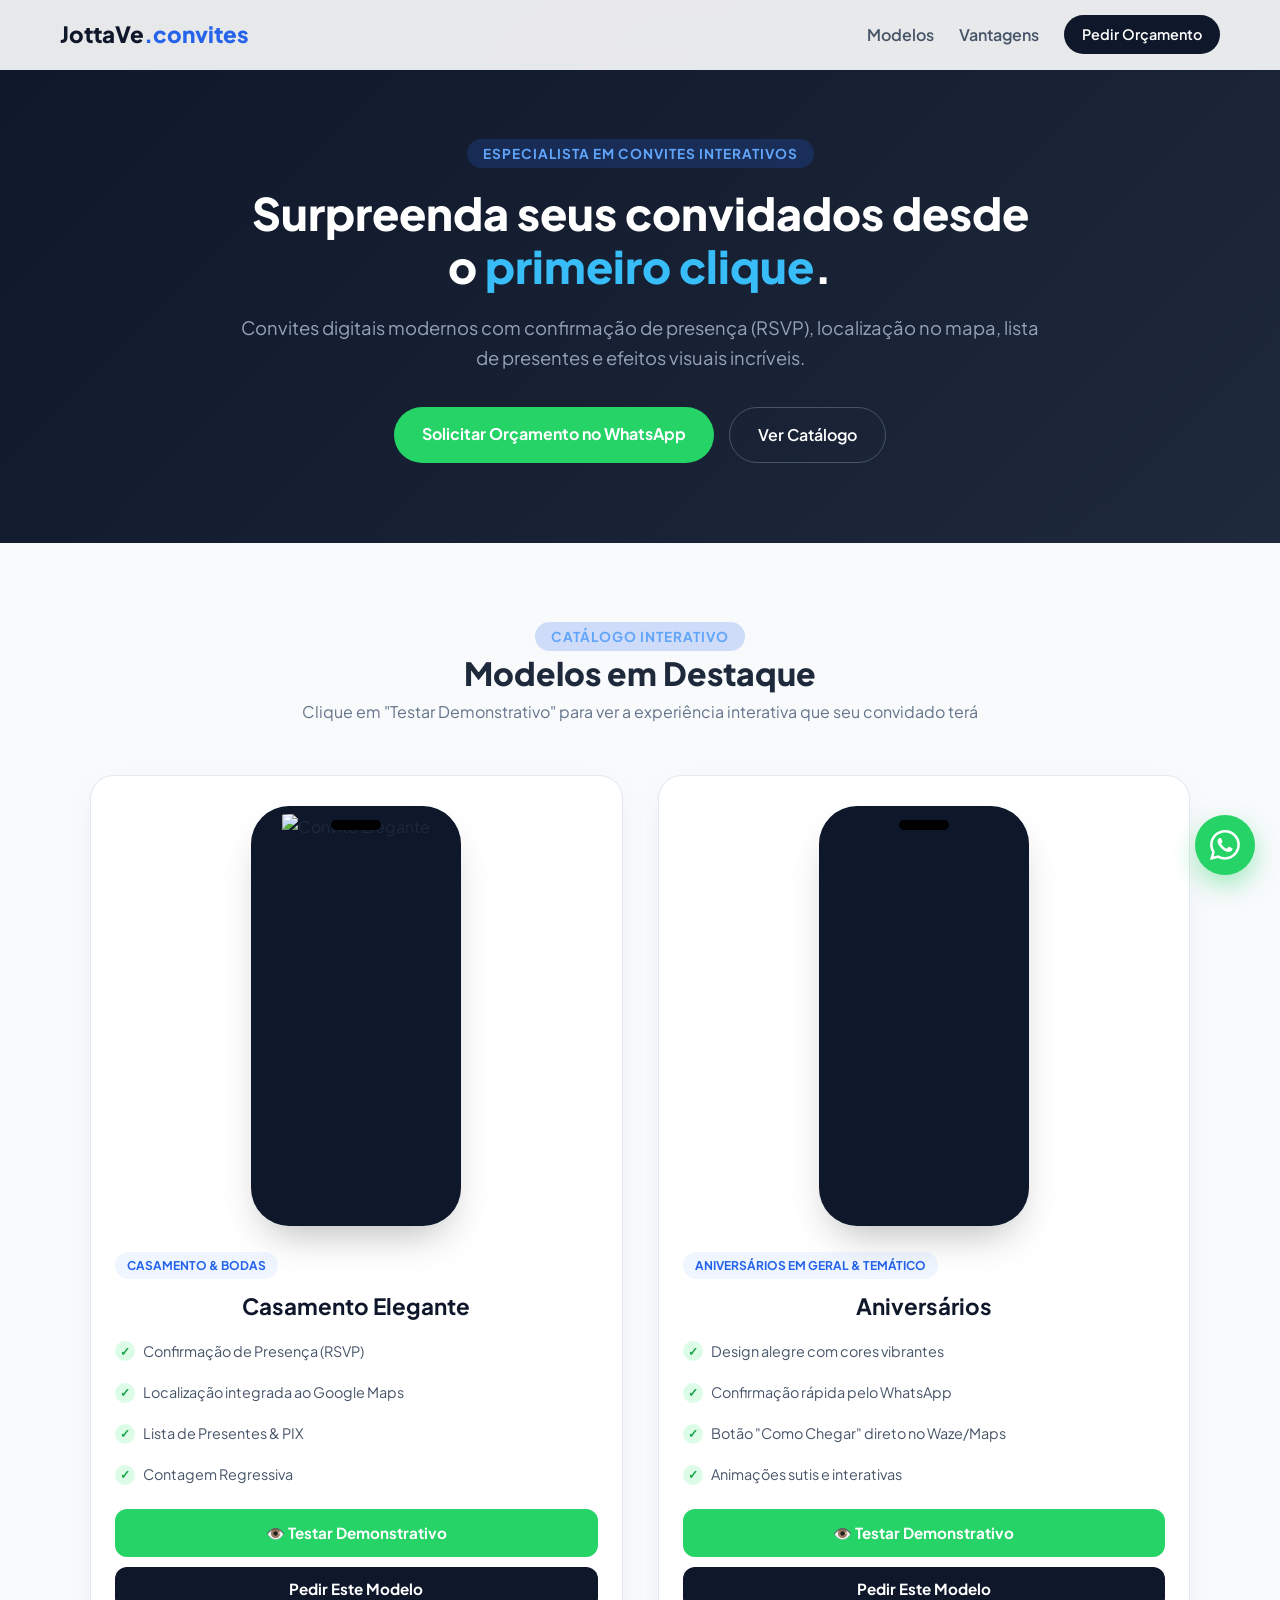
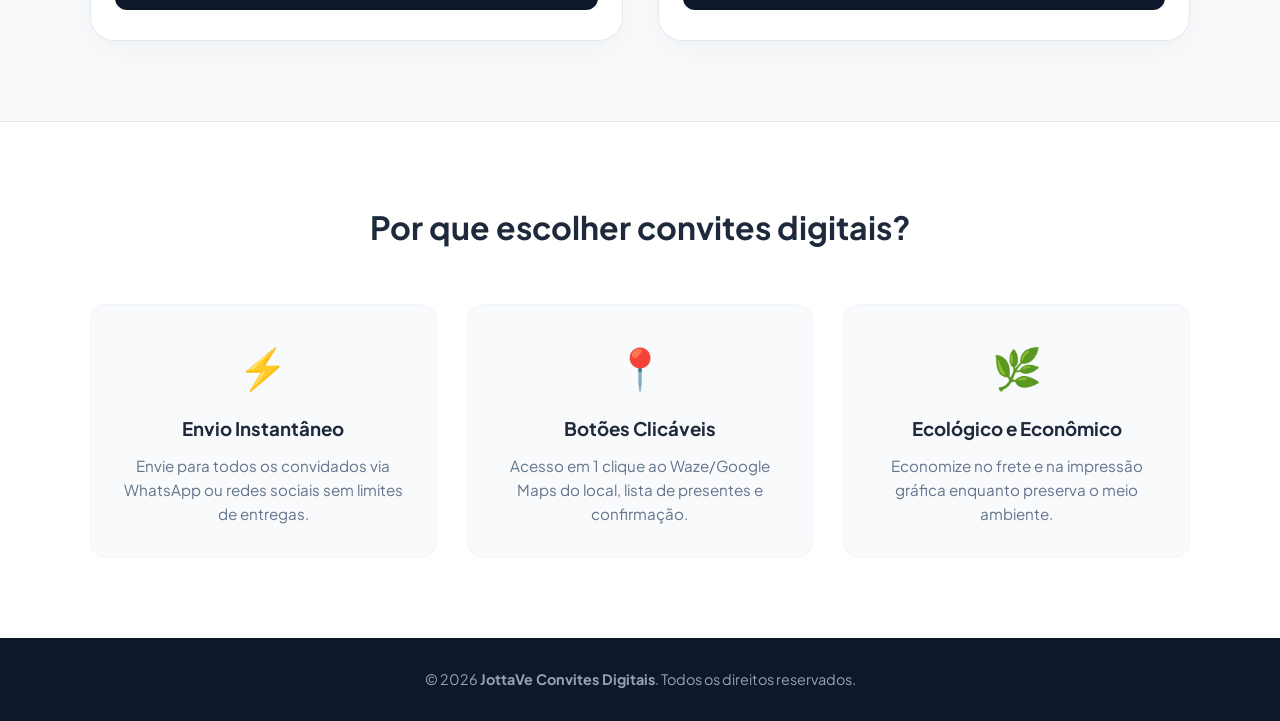
==== index.html @ ca827e57 "Corrige pasta de assets e atualiza HTML e CSS" ====
<!DOCTYPE html>
<html lang="pt-BR">
<head>
  <meta charset="UTF-8">
  <meta name="viewport" content="width=device-width, initial-scale=1.0">
  <title>JottaVe | Convites Digitais Interativos</title>
  <!-- Fonte moderna do Google Fonts -->
  <link rel="preconnect" href="https://fonts.googleapis.com">
  <link rel="preconnect" href="https://fonts.gstatic.com" crossorigin>
  <link href="https://fonts.googleapis.com/css2?family=Plus+Jakarta+Sans:wght@400;600;700;800&display=swap" rel="stylesheet">
  <link rel="stylesheet" href="style.css">
</head>
<body>

  <!-- Navegação Fixa Profissional -->
  <nav class="navbar">
    <div class="nav-container">
      <a href="#" class="logo">JottaVe<span>.convites</span></a>
      <ul class="nav-links">
        <li><a href="#modelos">Modelos</a></li>
        <li><a href="#vantagens">Vantagens</a></li>
      
        <a href="#" class="btn-nav btn-abrir-modal">Pedir Orçamento</a>
      </ul>
    </div>
  </nav>

  <!-- Banner Hero Profissional -->
  <header class="hero">
    <div class="hero-content">
      <span class="badge">Especialista em Convites Interativos</span>
      <h1>Surpreenda seus convidados desde o <span>primeiro clique</span>.</h1>
      <p>Convites digitais modernos com confirmação de presença (RSVP), localização no mapa, lista de presentes e efeitos visuais incríveis.</p>
      <!-- Substitua o botão verde principal por este: -->
<div class="hero-btns">
  <a href="#" class="btn-primary btn-abrir-modal">Solicitar Orçamento no WhatsApp</a>
  <a href="#modelos" class="btn-secondary-outline">Ver Catálogo</a>
</div>
    </div>
  </header>

  <!-- Seção Modelos em Destaque -->
  <section class="portfolio" id="modelos">
    <span class="badge">Catálogo Interativo</span>
    <h2>Modelos em Destaque</h2>
    <p class="subtitle">Clique em "Testar Demonstrativo" para ver a experiência interativa que seu convidado terá</p>

    <div class="grid-convites">
      
      <!-- Card 1: Casamento -->
      <div class="card">
        <div class="phone-mockup">
          <div class="screen">
            <!-- Coloque aqui o nome EXATO do arquivo de imagem presente na sua pasta -->
            <img src="assets/casamento.jpg" alt="Convite Elegante">
          </div>
        </div>
        <div class="card-info">
          <span class="card-category">Casamento & Bodas</span>
          <h3>Casamento Elegante</h3>
          
          <ul class="card-features">
            <li><span class="check">✓</span> Confirmação de Presença (RSVP)</li>
            <li><span class="check">✓</span> Localização integrada ao Google Maps</li>
            <li><span class="check">✓</span> Lista de Presentes & PIX</li>
            <li><span class="check">✓</span> Contagem Regressiva</li>
          </ul>

          <div class="card-actions">
            <a href="https://seu-link-demo-casamento.com" target="_blank" class="btn-card-demo">
              👁️ Testar Demonstrativo
            </a>
            <button class="btn-card-quote btn-abrir-modal">
              Pedir Este Modelo
            </button>
          </div>
        </div>
      </div>

      <!-- Card 2: Aniversário Infantil -->
      <div class="card">
        <div class="phone-mockup">
          <div class="screen">
  <video autoplay loop muted playsinline class="mockup-video">
    <source src="assets/aniversario.mp4" type="video/mp4">
  
  </video>
</div>
        </div>
        <div class="card-info">
          <span class="card-category">Aniversários em geral & Temático</span>
          <h3>Aniversários</h3>
          
          <ul class="card-features">
            <li><span class="check">✓</span> Design alegre com cores vibrantes</li>
            <li><span class="check">✓</span> Confirmação rápida pelo WhatsApp</li>
            <li><span class="check">✓</span> Botão "Como Chegar" direto no Waze/Maps</li>
            <li><span class="check">✓</span> Animações sutis e interativas</li>
          </ul>

          <div class="card-actions">
            <a href="https://seuconvite.github.io/convite-celi-18/" target="_blank" class="btn-card-demo">
              👁️ Testar Demonstrativo
            </a>
            <button class="btn-card-quote btn-abrir-modal">
              Pedir Este Modelo
            </button>
          </div>
        </div>
      </div>

    </div>
  </section>

    </div>
  </section>

  <!-- Seção de Vantagens -->
  <section class="features" id="vantagens">
    <h2>Por que escolher convites digitais?</h2>
    <div class="features-grid">
      <div class="feature-box">
        <div class="icon">⚡</div>
        <h3>Envio Instantâneo</h3>
        <p>Envie para todos os convidados via WhatsApp ou redes sociais sem limites de entregas.</p>
      </div>
      <div class="feature-box">
        <div class="icon">📍</div>
        <h3>Botões Clicáveis</h3>
        <p>Acesso em 1 clique ao Waze/Google Maps do local, lista de presentes e confirmação.</p>
      </div>
      <div class="feature-box">
        <div class="icon">🌿</div>
        <h3>Ecológico e Econômico</h3>
        <p>Economize no frete e na impressão gráfica enquanto preserva o meio ambiente.</p>
      </div>
    </div>
  </section>

  <!-- Rodapé -->
  <footer>
    <p>&copy; 2026 <strong>JottaVe Convites Digitais</strong>. Todos os direitos reservados.</p>
  </footer>

  <script src="script.js"></script>
  <!-- Botão Flutuante do WhatsApp -->
<a href="https://wa.me/5527992497940" class="whatsapp-float" target="_blank" aria-label="Contato via WhatsApp">
  <svg xmlns="http://www.w3.org/2000/svg" width="30" height="30" fill="currentColor" viewBox="0 0 16 16">
    <path d="M13.601 2.326A7.854 7.854 0 0 0 7.994 0C3.627 0 .068 3.558.064 7.926c0 1.399.366 2.76 1.057 3.965L0 16l4.204-1.102a7.933 7.933 0 0 0 3.79.965h.004c4.368 0 7.926-3.558 7.93-7.93A7.898 7.898 0 0 0 13.6 2.326zM7.994 14.521a6.573 6.573 0 0 1-3.356-.92l-.24-.144-2.494.654.666-2.433-.156-.251a6.56 6.56 0 0 1-1.007-3.505c0-3.626 2.957-6.584 6.591-6.584a6.56 6.56 0 0 1 4.66 1.931 6.557 6.557 0 0 1 1.928 4.66c-.004 3.639-2.961 6.592-6.592 6.592zm3.615-4.934c-.197-.099-1.17-.578-1.353-.646-.182-.065-.315-.099-.445.099-.133.197-.513.646-.627.775-.114.133-.232.148-.43.05-.197-.1-.836-.308-1.592-.985-.59-.525-.985-1.175-1.103-1.372-.114-.198-.011-.304.088-.403.087-.088.197-.232.296-.346.1-.114.133-.198.198-.33.065-.134.034-.248-.015-.347-.05-.099-.445-1.076-.612-1.47-.16-.389-.323-.335-.445-.34-.114-.007-.247-.007-.38-.007a.729.729 0 0 0-.529.247c-.182.198-.691.675-.691 1.646 0 .97.705 1.908.803 2.04.099.133 1.388 2.12 3.363 2.973.47.203.837.324 1.123.415.472.15.902.129 1.24.078.378-.057 1.17-.478 1.336-.94.166-.462.166-.857.117-.94-.049-.083-.181-.133-.379-.232z"/>
  </svg>
</a>

<!-- Modal de Orçamento (Pop-up) -->
  <div id="modalOrcamento" class="modal-overlay">
    <div class="modal-content">
      <button class="modal-close" id="fecharModal">&times;</button>
      
      <span class="badge" style="margin-bottom: 10px; display: inline-block;">Orçamento Sob Medida</span>
      <h2>Consulte Valores e Prazos</h2>
      <p class="subtitle">Preencha os detalhes do seu evento abaixo e receba uma proposta exclusiva direto no seu WhatsApp!</p>

      <form id="quoteForm" class="quote-form">
        <div class="form-group">
          <label for="nome">Seu Nome:</label>
          <input type="text" id="nome" placeholder="Ex: João Silva" required>
        </div>

        <div class="form-group">
          <label for="tipoEvento">Tipo do Evento:</label>
          <select id="tipoEvento" required>
            <option value="" disabled selected>Selecione uma opção...</option>
            <option value="Casamento">Casamento</option>
            <option value="Aniversário Infantil">Aniversário Infantil</option>
            <option value="15 Anos / Debutante">15 Anos / Debutante</option>
            <option value="Chá de Bebê / Revelação">Chá de Bebê / Revelação</option>
            <option value="Evento Corporativo / Outro">Outro Tipo de Evento</option>
          </select>
        </div>

        <div class="form-group">
          <label for="formato">Formato Desejado:</label>
          <select id="formato" required>
            <option value="Convite Interativo em PDF">Convite Interativo em PDF (Links Clicáveis)</option>
            <option value="Site Completo do Evento">Site do Evento (Página Web + RSVP)</option>
            <option value="Ainda não sei, quero ajuda">Ainda não sei, quero ajuda para escolher</option>
          </select>
        </div>

        <div class="form-group">
          <label for="dataEvento">Data Estimada do Evento:</label>
          <input type="date" id="dataEvento">
        </div>

        <div class="form-group">
          <label for="observacoes">Detalhes ou Tema do Evento:</label>
          <textarea id="observacoes" rows="3" placeholder="Ex: Tema Homem-Aranha, cores azul e dourado, precisa de confirmação de presença..."></textarea>
        </div>

        <button type="submit" class="btn-quote-submit">Enviar Pedido pelo WhatsApp</button>
      </form>
    </div>
  </div>
  
  <script src="script.js"></script>
</body>
</html>
</body>
---- style.css ----
/* Reset e Fontes */
* {
  margin: 0;
  padding: 0;
  box-sizing: border-box;
  font-family: 'Plus Jakarta Sans', sans-serif;
}

html {
  scroll-behavior: smooth;
}

body {
  background-color: #f8fafc;
  color: #1e293b;
  line-height: 1.6;
}

/* Navbar */
.navbar {
  position: fixed;
  top: 0;
  width: 100%;
  background: rgba(255, 255, 255, 0.9);
  backdrop-filter: blur(10px);
  border-bottom: 1px solid #e2e8f0;
  z-index: 1000;
}

.nav-container {
  max-width: 1200px;
  margin: 0 auto;
  padding: 15px 20px;
  display: flex;
  justify-content: space-between;
  align-items: center;
}

.logo {
  font-size: 1.4rem;
  font-weight: 800;
  color: #0f172a;
  text-decoration: none;
}

.logo span {
  color: #2563eb;
}

.nav-links {
  list-style: none;
  display: flex;
  align-items: center;
  gap: 25px;
}

.nav-links a {
  text-decoration: none;
  color: #475569;
  font-weight: 600;
  transition: color 0.2s;
}

.nav-links a:hover {
  color: #2563eb;
}

.btn-nav {
  background-color: #0f172a;
  color: #fff !important;
  padding: 8px 18px;
  border-radius: 20px;
  font-size: 0.9rem;
}

/* Hero Section */
.hero {
  padding: 140px 20px 80px 20px;
  background: linear-gradient(135deg, #0f172a 0%, #1e293b 100%);
  color: #ffffff;
  text-align: center;
}

.hero-content {
  max-width: 800px;
  margin: 0 auto;
}

.badge {
  background: rgba(37, 99, 235, 0.2);
  color: #60a5fa;
  padding: 6px 16px;
  border-radius: 20px;
  font-size: 0.85rem;
  font-weight: 700;
  text-transform: uppercase;
  letter-spacing: 1px;
}

.hero h1 {
  font-size: 2.8rem;
  font-weight: 800;
  margin: 20px 0;
  line-height: 1.2;
}

.hero h1 span {
  color: #38bdf8;
}

.hero p {
  font-size: 1.15rem;
  color: #94a3b8;
  margin-bottom: 35px;
}

.hero-btns {
  display: flex;
  gap: 15px;
  justify-content: center;
  flex-wrap: wrap;
}

.btn-primary {
  background-color: #25d366;
  color: white;
  padding: 14px 28px;
  border-radius: 30px;
  text-decoration: none;
  font-weight: 700;
  transition: transform 0.2s;
}

.btn-primary:hover {
  transform: translateY(-2px);
}

.btn-secondary-outline {
  border: 1px solid #475569;
  color: white;
  padding: 14px 28px;
  border-radius: 30px;
  text-decoration: none;
  font-weight: 600;
}

/* Seção Portfólio */
.portfolio {
  max-width: 1200px;
  margin: 80px auto;
  padding: 0 20px;
  text-align: center;
}

.portfolio h2 {
  font-size: 2rem;
  font-weight: 800;
}

.subtitle {
  color: #64748b;
  margin-bottom: 50px;
}

.grid-convites {
  display: grid;
  grid-template-columns: repeat(auto-fit, minmax(320px, 1fr));
  gap: 40px;
  justify-content: center;
}

.card {
  background: white;
  border: 1px solid #e2e8f0;
  border-radius: 24px;
  padding: 30px 20px;
  box-shadow: 0 10px 25px -5px rgba(0, 0, 0, 0.05);
  display: flex;
  flex-direction: column;
  align-items: center;
  transition: transform 0.3s ease, box-shadow 0.3s ease;
}

.card:hover {
  transform: translateY(-8px);
  box-shadow: 0 20px 30px -10px rgba(0, 0, 0, 0.1);
}

/* Celular Mockup Slim */
.phone-mockup {
  position: relative;
  width: 210px;
  height: 420px;
  background: #0f172a;
  border-radius: 38px;
  padding: 8px;
  box-shadow: 0 20px 40px -15px rgba(0,0,0,0.3);
  margin-bottom: 25px;
}

.phone-mockup::before {
  content: '';
  position: absolute;
  top: 14px;
  left: 50%;
  transform: translateX(-50%);
  width: 50px;
  height: 10px;
  background: #000;
  border-radius: 10px;
  z-index: 10;
}

.screen {
  width: 100%;
  height: 100%;
  border-radius: 30px;
  overflow: hidden;
}

.screen img {
  width: 100%;
  height: 100%;
  object-fit: cover;
}

.card-info h3 {
  font-size: 1.3rem;
  margin-bottom: 8px;
}

.card-info p {
  color: #64748b;
  font-size: 0.95rem;
  margin-bottom: 20px;
}

.btn-card {
  display: inline-block;
  width: 100%;
  padding: 10px;
  background-color: #0f172a;
  color: white;
  text-decoration: none;
  border-radius: 10px;
  font-weight: 600;
  font-size: 0.9rem;
}

/* Seção de Vantagens */
.features {
  background-color: #ffffff;
  padding: 80px 20px;
  border-top: 1px solid #e2e8f0;
  text-align: center;
}

.features h2 {
  font-size: 2rem;
  margin-bottom: 50px;
}

.features-grid {
  max-width: 1100px;
  margin: 0 auto;
  display: grid;
  grid-template-columns: repeat(auto-fit, minmax(280px, 1fr));
  gap: 30px;
}

.feature-box {
  padding: 30px;
  border-radius: 16px;
  background: #f8fafc;
  border: 1px solid #f1f5f9;
}

.feature-box .icon {
  font-size: 2.5rem;
  margin-bottom: 15px;
}

.feature-box h3 {
  margin-bottom: 10px;
}

.feature-box p {
  color: #64748b;
  font-size: 0.95rem;
}

/* Rodapé */
footer {
  text-align: center;
  padding: 30px 20px;
  background: #0f172a;
  color: #94a3b8;
  font-size: 0.9rem;
}
/* Botão Flutuante do WhatsApp */
.whatsapp-float {
  position: fixed;
  bottom: 25px;
  right: 25px;
  background-color: #25d366;
  color: white;
  width: 60px;
  height: 60px;
  border-radius: 50%;
  display: flex;
  align-items: center;
  justify-content: center;
  box-shadow: 0 10px 25px rgba(37, 211, 102, 0.4);
  z-index: 1000;
  transition: transform 0.3s ease;
  animation: pulse 2s infinite;
}

.whatsapp-float:hover {
  transform: scale(1.1);
}

@keyframes pulse {
  0% { box-shadow: 0 0 0 0 rgba(37, 211, 102, 0.6); }
  70% { box-shadow: 0 0 0 15px rgba(37, 211, 102, 0); }
  100% { box-shadow: 0 0 0 0 rgba(37, 211, 102, 0); }
}
/* Seção de Orçamento */
.quote-section {
  background: #ffffff;
  padding: 80px 20px;
  border-top: 1px solid #e2e8f0;
}

.quote-container {
  max-width: 650px;
  margin: 0 auto;
  background: #f8fafc;
  padding: 40px;
  border-radius: 24px;
  border: 1px solid #e2e8f0;
  box-shadow: 0 10px 30px rgba(0, 0, 0, 0.04);
}

.quote-container h2 {
  text-align: center;
  font-size: 1.8rem;
  color: #0f172a;
}

.quote-form {
  display: flex;
  flex-direction: column;
  gap: 20px;
  margin-top: 30px;
}

.form-group {
  display: flex;
  flex-direction: column;
  gap: 8px;
  text-align: left;
}

.form-group label {
  font-weight: 600;
  color: #334155;
  font-size: 0.95rem;
}

.form-group input,
.form-group select,
.form-group textarea {
  padding: 12px 16px;
  border: 1px solid #cbd5e1;
  border-radius: 10px;
  font-size: 1rem;
  outline: none;
  transition: border-color 0.2s, box-shadow 0.2s;
  background: #ffffff;
}

.form-group input:focus,
.form-group select:focus,
.form-group textarea:focus {
  border-color: #2563eb;
  box-shadow: 0 0 0 3px rgba(37, 99, 235, 0.15);
}

.btn-quote-submit {
  background: #25d366;
  color: white;
  padding: 16px;
  border: none;
  border-radius: 12px;
  font-size: 1.1rem;
  font-weight: 700;
  cursor: pointer;
  transition: transform 0.2s, background-color 0.2s;
  margin-top: 10px;
}

.btn-quote-submit:hover {
  background-color: #20ba5a;
  transform: translateY(-2px);
}
/* Overlay Escuro com Desfoque do Fundo */
.modal-overlay {
  position: fixed;
  top: 0;
  left: 0;
  width: 100%;
  height: 100%;
  background: rgba(15, 23, 42, 0.65);
  backdrop-filter: blur(8px);
  display: flex;
  justify-content: center;
  align-items: center;
  z-index: 2000;
  opacity: 0;
  visibility: hidden;
  transition: opacity 0.3s ease, visibility 0.3s ease;
  padding: 20px;
}

/* Quando o modal estiver ativo */
.modal-overlay.active {
  opacity: 1;
  visibility: visible;
}

/* Caixa do Formulário dentro do Pop-up */
.modal-content {
  background: #ffffff;
  padding: 35px 30px;
  border-radius: 24px;
  max-width: 550px;
  width: 100%;
  max-height: 90vh;
  overflow-y: auto;
  position: relative;
  box-shadow: 0 25px 50px -12px rgba(0, 0, 0, 0.25);
  transform: translateY(-20px);
  transition: transform 0.3s ease;
}

.modal-overlay.active .modal-content {
  transform: translateY(0);
}

/* Botão Fechar (X) */
.modal-close {
  position: absolute;
  top: 20px;
  right: 20px;
  background: #f1f5f9;
  border: none;
  width: 36px;
  height: 36px;
  border-radius: 50%;
  font-size: 1.5rem;
  color: #64748b;
  cursor: pointer;
  display: flex;
  align-items: center;
  justify-content: center;
  transition: background-color 0.2s, color 0.2s;
}

.modal-close:hover {
  background-color: #e2e8f0;
  color: #0f172a;
}
/* --- Melhorias nos Cards do Catálogo --- */

.grid-convites {
  display: grid;
  grid-template-columns: repeat(auto-fit, minmax(320px, 1fr));
  gap: 35px;
  max-width: 1100px;
  margin: 40px auto 0 auto;
}

.card {
  background: #ffffff;
  border: 1px solid #e2e8f0;
  border-radius: 24px;
  padding: 30px 24px;
  box-shadow: 0 10px 30px rgba(0, 0, 0, 0.04);
  display: flex;
  flex-direction: column;
  align-items: center;
  transition: transform 0.3s ease, box-shadow 0.3s ease, border-color 0.3s ease;
}

.card:hover {
  transform: translateY(-8px);
  box-shadow: 0 20px 40px rgba(15, 23, 42, 0.1);
  border-color: #cbd5e1;
}

/* Animação do celular no hover */
.phone-mockup {
  transition: transform 0.3s ease;
}

.card:hover .phone-mockup {
  transform: scale(1.03);
}

/* Categoria / Badge do Card */
.card-category {
  display: inline-block;
  font-size: 0.75rem;
  font-weight: 700;
  text-transform: uppercase;
  color: #2563eb;
  background: #eff6ff;
  padding: 4px 12px;
  border-radius: 20px;
  margin-bottom: 10px;
}

.card-info {
  width: 100%;
  text-align: left;
}

.card-info h3 {
  font-size: 1.4rem;
  color: #0f172a;
  margin-bottom: 15px;
  text-align: center;
}

/* Lista de Recursos */
.card-features {
  list-style: none;
  padding: 0;
  margin: 0 0 25px 0;
  display: flex;
  flex-direction: column;
  gap: 10px;
}

.card-features li {
  font-size: 0.9rem;
  color: #475569;
  display: flex;
  align-items: center;
  gap: 8px;
}

.card-features .check {
  color: #16a34a;
  font-weight: 800;
  background: #dcfce7;
  width: 20px;
  height: 20px;
  border-radius: 50%;
  display: inline-flex;
  align-items: center;
  justify-content: center;
  font-size: 0.75rem;
}

/* --- Botões e Ações dos Cards --- */
.card-actions {
  display: flex;
  flex-direction: column;
  gap: 10px;
  width: 100%;
  margin-top: 15px;
}

.btn-demo {
  display: block;
  width: 100%;
  text-align: center;
  padding: 12px;
  background-color: #0f172a;
  color: #ffffff;
  text-decoration: none;
  border-radius: 12px;
  font-weight: 700;
  font-size: 0.95rem;
  transition: background-color 0.2s, transform 0.2s;
}

.btn-demo:hover {
  background-color: #1e293b;
  transform: translateY(-2px);
}

.btn-card-quote {
  display: block;
  width: 100%;
  text-align: center;
  padding: 12px;
  background-color: #f1f5f9;
  color: #334155;
  border: 1px solid #cbd5e1;
  border-radius: 12px;
  font-weight: 600;
  font-size: 0.9rem;
  cursor: pointer;
  transition: background-color 0.2s, color 0.2s;
}

.btn-card-quote:hover {
  background-color: #e2e8f0;
  color: #0f172a;
}
/* ==========================================
   AJUSTES PARA CELULAR (RESPONSIVIDADE)
   ========================================== */

@media (max-width: 768px) {
  /* 1. Ajuste do Cabeçalho / Navbar */
  .nav-container {
    padding: 10px 15px;
  }

  .logo {
    font-size: 1.1rem;
  }

  .nav-links {
    gap: 10px;
  }

  .nav-links a {
    font-size: 0.8rem;
  }

  /* Esconde o botão do menu superior no celular para economizar espaço */
  .btn-nav {
    display: none;
  }

  /* 2. Ajuste do Banner Principal (Hero) */
  .hero {
    padding: 100px 15px 50px 15px;
  }

  .badge {
    font-size: 0.7rem;
    padding: 4px 10px;
  }

  .hero h1 {
    font-size: 1.8rem; /* Reduz tamanho do título no celular */
    margin: 15px 0;
  }

  .hero p {
    font-size: 0.95rem;
    margin-bottom: 25px;
  }

  .hero-btns {
    flex-direction: column; /* Empilha os botões */
    width: 100%;
  }

  .btn-primary, 
  .btn-secondary-outline {
    width: 100%;
    text-align: center;
  }

  /* 3. Ajuste do Botão Flutuante do WhatsApp */
  .whatsapp-float {
    width: 50px;
    height: 50px;
    bottom: 15px;
    right: 15px;
    z-index: 999;
  }

  /* 4. Ajuste dos Cards e Modal no Celular */
  .modal-content {
    padding: 25px 18px;
    border-radius: 18px;
  }

  .grid-convites {
    grid-template-columns: 1fr;
    gap: 25px;
  }
}
/* Estilização da Seção de Convites */
.card-actions {
  display: flex;
  flex-direction: column;
  gap: 10px;
  width: 100%;
  margin-top: 15px;
}

.btn-full {
  display: block !important;
  width: 100% !important;
  text-align: center !important;
  padding: 12px 15px !important;
  border-radius: 12px !important;
  font-size: 0.95rem !important;
  box-sizing: border-box;
}

.card-features {
  list-style: none !important;
  padding: 0 !important;
  margin: 15px 0 !important;
  text-align: left;
}

.card-features li {
  font-size: 0.9rem;
  color: #475569;
  margin-bottom: 8px;
  display: flex;
  align-items: center;
  gap: 8px;
}

.card-features .check {
  color: #16a34a;
  font-weight: bold;
}
/* Botão Verde de Testar Demonstrativo */
.btn-card-demo {
  display: block;
  width: 100%;
  text-align: center;
  padding: 12px;
  background-color: #25d366;
  color: #ffffff !important;
  text-decoration: none;
  border-radius: 12px;
  font-weight: 700;
  font-size: 0.95rem;
  transition: background-color 0.2s, transform 0.2s;
  box-sizing: border-box;
}

.btn-card-demo:hover {
  background-color: #20bd5a;
  transform: translateY(-2px);
}

/* Botão Escuro de Pedir Este Modelo */
.btn-card-quote {
  display: block;
  width: 100%;
  text-align: center;
  padding: 12px;
  background-color: #0f172a;
  color: #ffffff;
  border: none;
  border-radius: 12px;
  font-weight: 700;
  font-size: 0.95rem;
  cursor: pointer;
  transition: background-color 0.2s, transform 0.2s;
  box-sizing: border-box;
}

.btn-card-quote:hover {
  background-color: #1e293b;
  transform: translateY(-2px);
}
/* Ajuste do vídeo dentro do mockup do celular */
.screen video,
.mockup-video {
  width: 100%;
  height: 100%;
  object-fit: cover; /* Faz o vídeo preencher a tela perfeitamente */
  display: block;
  border-radius: 30px; /* Mantém as bordas arredondadas da tela */
}
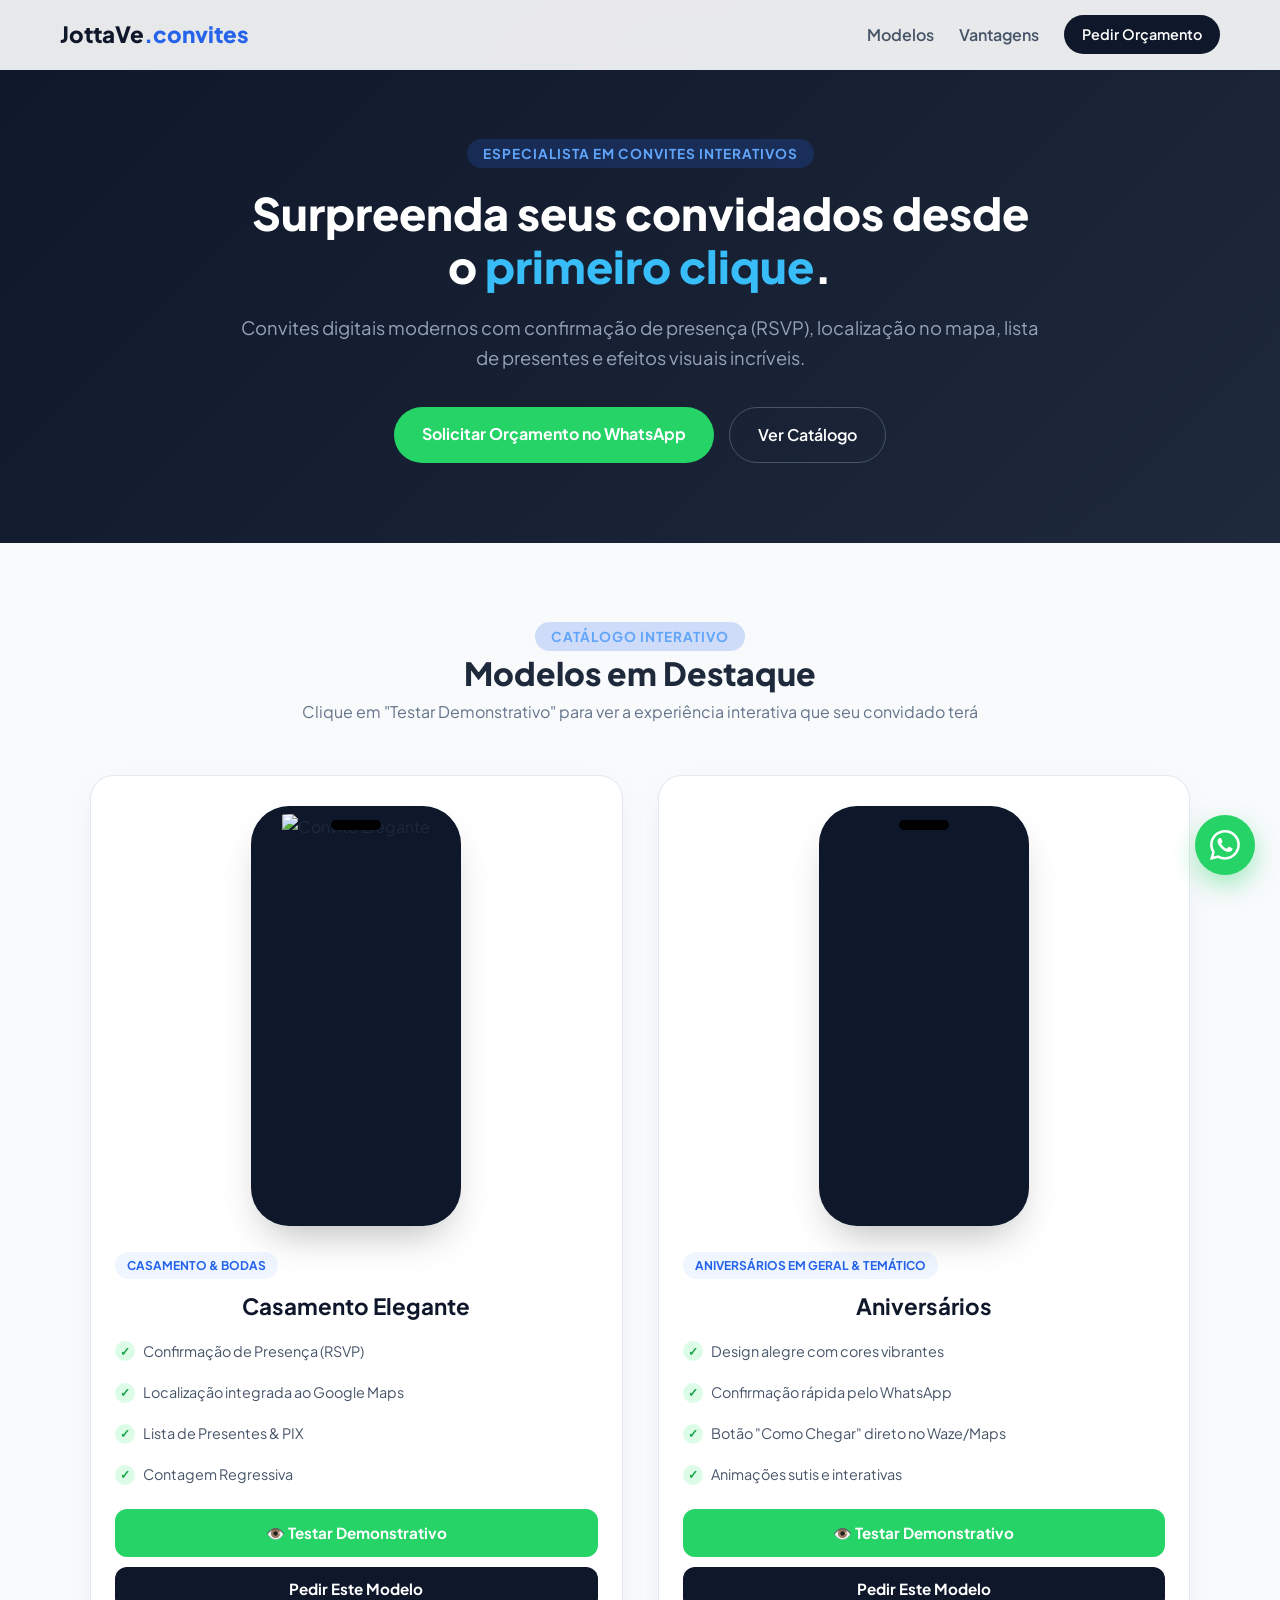
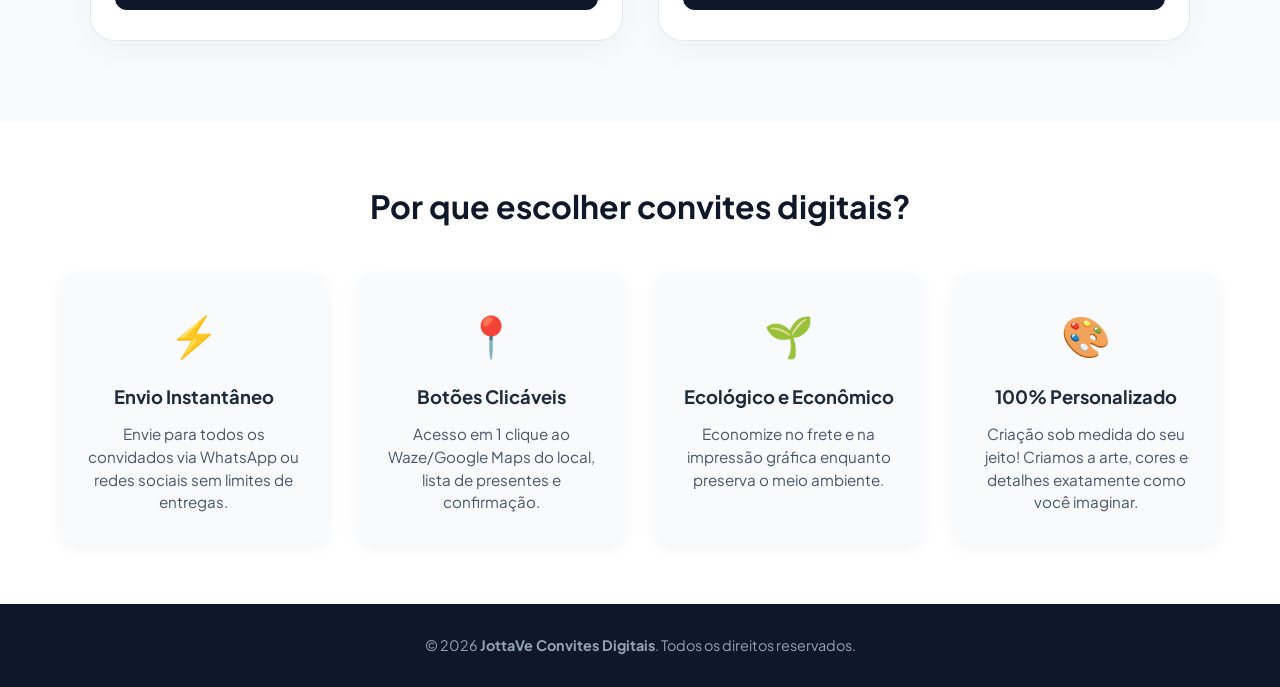
==== commit fbda167b: "Adiciona card 100% personalizado e ajusta CSS das vantagens" ====
--- a/index.html
+++ b/index.html
@@ -116,26 +116,39 @@
   </section>
 
   <!-- Seção de Vantagens -->
-  <section class="features" id="vantagens">
-    <h2>Por que escolher convites digitais?</h2>
-    <div class="features-grid">
-      <div class="feature-box">
-        <div class="icon">⚡</div>
-        <h3>Envio Instantâneo</h3>
-        <p>Envie para todos os convidados via WhatsApp ou redes sociais sem limites de entregas.</p>
-      </div>
-      <div class="feature-box">
-        <div class="icon">📍</div>
-        <h3>Botões Clicáveis</h3>
-        <p>Acesso em 1 clique ao Waze/Google Maps do local, lista de presentes e confirmação.</p>
-      </div>
-      <div class="feature-box">
-        <div class="icon">🌿</div>
-        <h3>Ecológico e Econômico</h3>
-        <p>Economize no frete e na impressão gráfica enquanto preserva o meio ambiente.</p>
-      </div>
-    </div>
-  </section>
+  <section class="vantagens">
+  <h2>Por que escolher convites digitais?</h2>
+
+  <div class="grid-vantagens">
+    <!-- Card 1 -->
+    <div class="card-vantagem">
+      <div class="icon">⚡</div>
+      <h3>Envio Instantâneo</h3>
+      <p>Envie para todos os convidados via WhatsApp ou redes sociais sem limites de entregas.</p>
+    </div>
+
+    <!-- Card 2 -->
+    <div class="card-vantagem">
+      <div class="icon">📍</div>
+      <h3>Botões Clicáveis</h3>
+      <p>Acesso em 1 clique ao Waze/Google Maps do local, lista de presentes e confirmação.</p>
+    </div>
+
+    <!-- Card 3 -->
+    <div class="card-vantagem">
+      <div class="icon">🌱</div>
+      <h3>Ecológico e Econômico</h3>
+      <p>Economize no frete e na impressão gráfica enquanto preserva o meio ambiente.</p>
+    </div>
+
+    <!-- Card 4 (NOVO) -->
+    <div class="card-vantagem">
+      <div class="icon">🎨</div>
+      <h3>100% Personalizado</h3>
+      <p>Criação sob medida do seu jeito! Criamos a arte, cores e detalhes exatamente como você imaginar.</p>
+    </div>
+  </div>
+</section>
 
   <!-- Rodapé -->
   <footer>
--- a/style.css
+++ b/style.css
@@ -778,4 +778,71 @@
   object-fit: cover; /* Faz o vídeo preencher a tela perfeitamente */
   display: block;
   border-radius: 30px; /* Mantém as bordas arredondadas da tela */
+}
+/* Ajuste do Grid para suportar 4 cards em linha */
+.grid-vantagens {
+  display: grid;
+  grid-template-columns: repeat(auto-fit, minmax(220px, 1fr));
+  gap: 20px;
+  max-width: 1200px;
+  margin: 0 auto;
+  padding: 0 20px;
+}
+/* ==========================================
+   SEÇÃO: VANTAGENS (POR QUE ESCOLHER)
+   ========================================== */
+
+.vantagens {
+  padding: 60px 20px;
+  text-align: center; /* Centraliza o título */
+  background-color: #ffffff; /* Fundo geral */
+}
+
+.vantagens h2 {
+  font-size: 2rem;
+  color: #0f172a;
+  margin-bottom: 40px;
+}
+
+.grid-vantagens {
+  display: grid;
+  grid-template-columns: repeat(auto-fit, minmax(220px, 1fr));
+  gap: 30px;
+  max-width: 1200px;
+  margin: 0 auto;
+}
+
+/* O desenho do Card Branco */
+.card-vantagem {
+  background-color: #f8fafc; /* Cor de fundo clarinha do card */
+  padding: 30px 20px;
+  border-radius: 16px; /* Bordas arredondadas */
+  box-shadow: 0 4px 15px rgba(0,0,0,0.05); /* Sombrinha leve */
+  text-align: center; /* Centraliza ícone e texto */
+  transition: transform 0.2s; /* Animação suave */
+}
+
+/* Efeito ao passar o mouse */
+.card-vantagem:hover {
+  transform: translateY(-5px); 
+}
+
+/* Aumentando os Ícones/Emojis */
+.card-vantagem .icon {
+  font-size: 2.5rem; /* Deixa o emoji bem maior */
+  margin-bottom: 15px;
+}
+
+.card-vantagem h3 {
+  font-size: 1.15rem;
+  color: #1e293b;
+  margin-bottom: 12px;
+  font-weight: 700;
+}
+
+.card-vantagem p {
+  font-size: 0.95rem;
+  color: #475569;
+  line-height: 1.5;
+  margin: 0;
 }
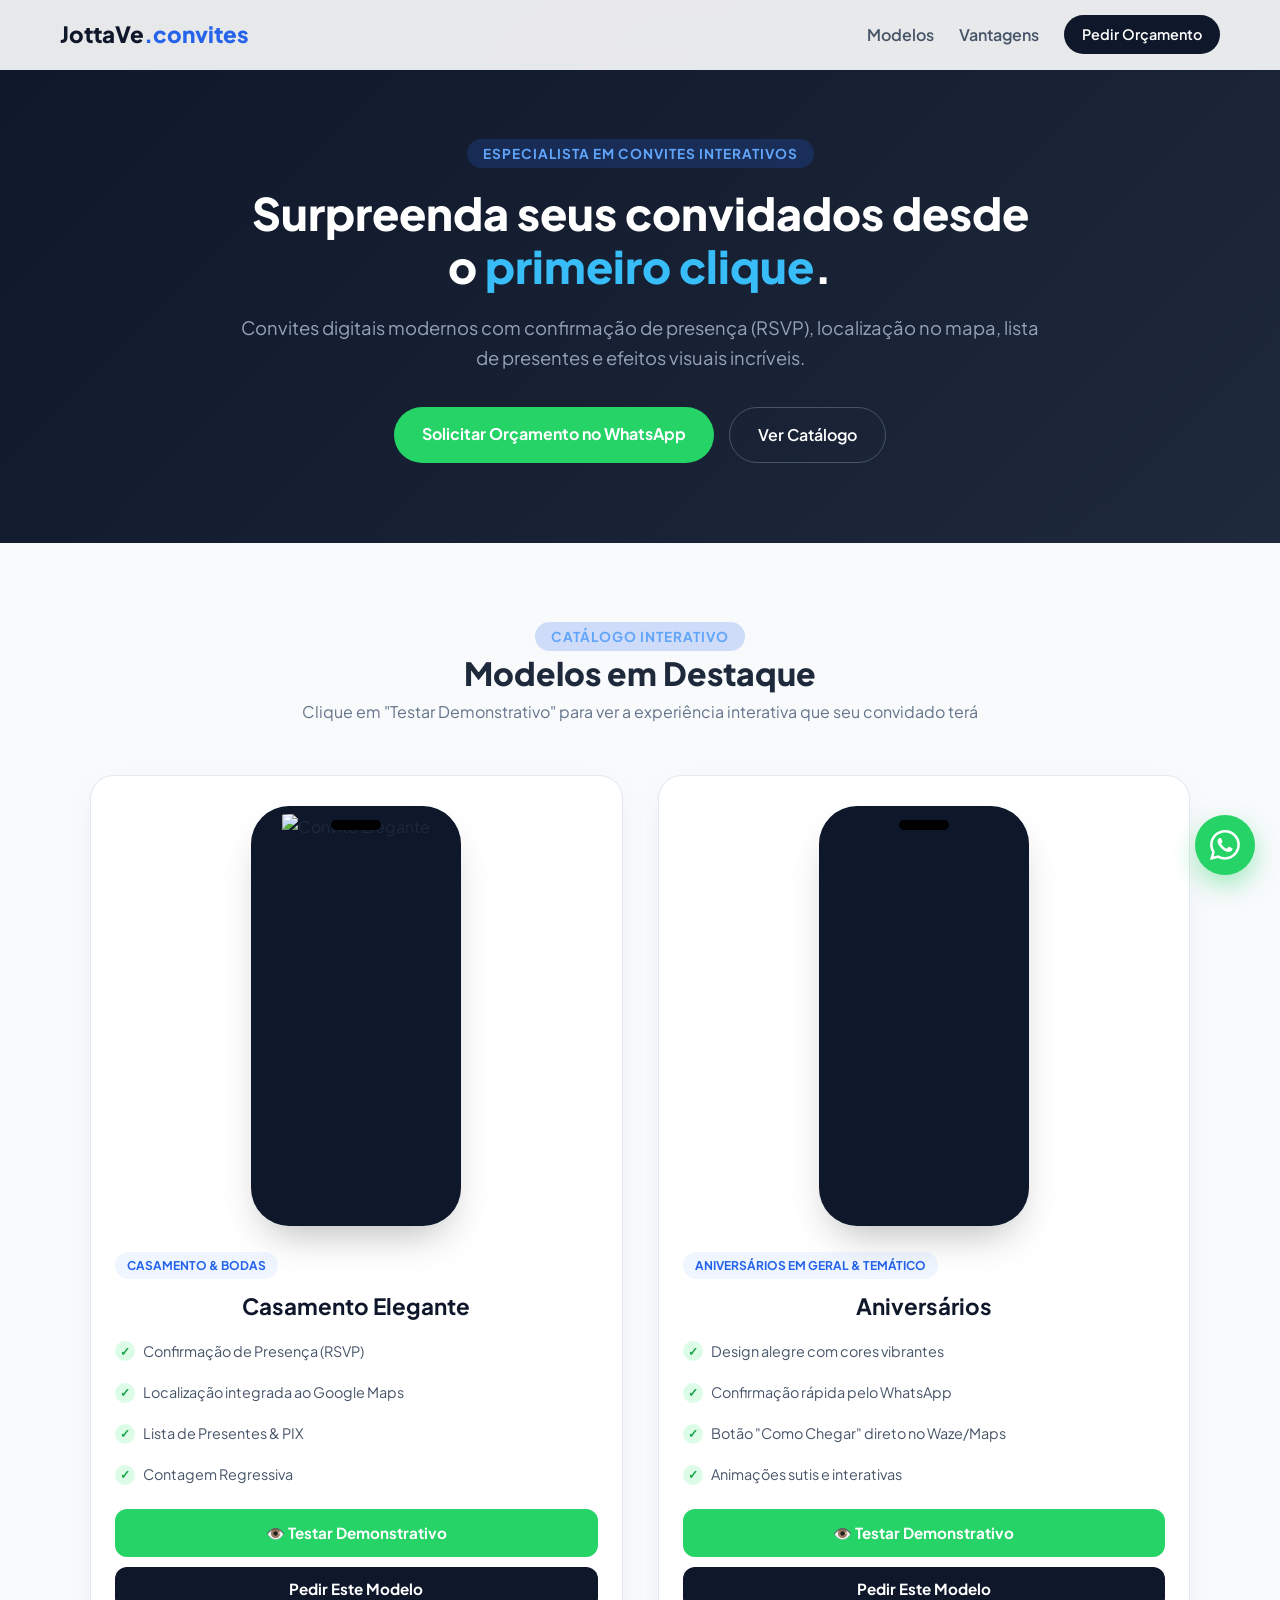
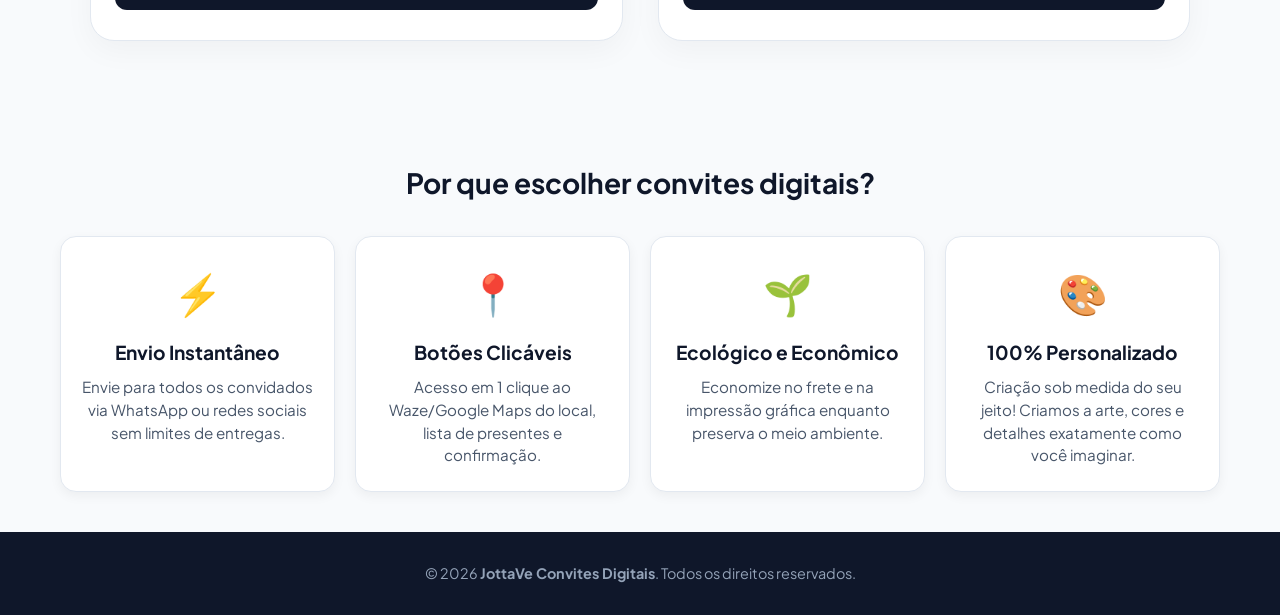
==== commit 0c49cdde: "Atualiza versao do CSS no index.html para limpar cache" ====
--- a/index.html
+++ b/index.html
@@ -8,7 +8,7 @@
   <link rel="preconnect" href="https://fonts.googleapis.com">
   <link rel="preconnect" href="https://fonts.gstatic.com" crossorigin>
   <link href="https://fonts.googleapis.com/css2?family=Plus+Jakarta+Sans:wght@400;600;700;800&display=swap" rel="stylesheet">
-  <link rel="stylesheet" href="style.css">
+  <link rel="stylesheet" href="style.css?v=2">
 </head>
 <body>
 
--- a/style.css
+++ b/style.css
@@ -247,48 +247,75 @@
   font-size: 0.9rem;
 }
 
-/* Seção de Vantagens */
-.features {
-  background-color: #ffffff;
-  padding: 80px 20px;
-  border-top: 1px solid #e2e8f0;
-  text-align: center;
-}
-
-.features h2 {
-  font-size: 2rem;
-  margin-bottom: 50px;
-}
-
-.features-grid {
-  max-width: 1100px;
-  margin: 0 auto;
-  display: grid;
-  grid-template-columns: repeat(auto-fit, minmax(280px, 1fr));
-  gap: 30px;
-}
-
-.feature-box {
-  padding: 30px;
-  border-radius: 16px;
-  background: #f8fafc;
-  border: 1px solid #f1f5f9;
-}
-
-.feature-box .icon {
-  font-size: 2.5rem;
-  margin-bottom: 15px;
-}
-
-.feature-box h3 {
-  margin-bottom: 10px;
-}
-
-.feature-box p {
-  color: #64748b;
-  font-size: 0.95rem;
-}
-
+/* ==========================================
+   SEÇÃO: VANTAGENS (AJUSTE MOBILE)
+   ========================================== */
+
+.vantagens {
+  padding: 40px 15px !important;
+  text-align: center !important;
+  background-color: #f8fafc !important; /* Fundo suave para dar contraste */
+  width: 100% !important;
+  box-sizing: border-box !important;
+}
+
+.vantagens h2 {
+  font-size: 1.75rem !important;
+  color: #0f172a !important;
+  margin-bottom: 30px !important;
+  text-align: center !important;
+}
+
+.grid-vantagens {
+  display: flex !important;
+  flex-direction: column !important; /* No celular, empilha um embaixo do outro */
+  gap: 20px !important;
+  width: 100% !important;
+  max-width: 1200px !important;
+  margin: 0 auto !important;
+  box-sizing: border-box !important;
+}
+
+/* Card Branco no Celular */
+.card-vantagem {
+  background-color: #ffffff !important; /* Fundo branco do card */
+  padding: 24px 20px !important;
+  border-radius: 16px !important; /* Bordas arredondadas */
+  border: 1px solid #e2e8f0 !important; /* Borda sutil */
+  box-shadow: 0 4px 12px rgba(0, 0, 0, 0.05) !important; /* Sombrinha leve */
+  text-align: center !important;
+  width: 100% !important;
+  box-sizing: border-box !important;
+}
+
+/* Ícone/Emoji Gigante e Centralizado */
+.card-vantagem .icon {
+  font-size: 2.5rem !important;
+  display: block !important;
+  margin: 0 auto 12px auto !important;
+}
+
+.card-vantagem h3 {
+  font-size: 1.2rem !important;
+  color: #0f172a !important;
+  margin-bottom: 8px !important;
+  font-weight: 700 !important;
+}
+
+.card-vantagem p {
+  font-size: 0.95rem !important;
+  color: #475569 !important;
+  line-height: 1.5 !important;
+  margin: 0 !important;
+}
+
+/* Tela de Computador (Desktop) */
+@media (min-width: 768px) {
+  .grid-vantagens {
+    display: grid !important;
+    grid-template-columns: repeat(4, 1fr) !important; /* 4 colunas lado a lado */
+  }
+}
 /* Rodapé */
 footer {
   text-align: center;
@@ -845,4 +872,73 @@
   color: #475569;
   line-height: 1.5;
   margin: 0;
+}
+/* ==========================================
+   SEÇÃO: VANTAGENS (AJUSTE MOBILE)
+   ========================================== */
+
+.vantagens {
+  padding: 40px 15px !important;
+  text-align: center !important;
+  background-color: #f8fafc !important; /* Fundo suave para dar contraste */
+  width: 100% !important;
+  box-sizing: border-box !important;
+}
+
+.vantagens h2 {
+  font-size: 1.75rem !important;
+  color: #0f172a !important;
+  margin-bottom: 30px !important;
+  text-align: center !important;
+}
+
+.grid-vantagens {
+  display: flex !important;
+  flex-direction: column !important; /* No celular, empilha um embaixo do outro */
+  gap: 20px !important;
+  width: 100% !important;
+  max-width: 1200px !important;
+  margin: 0 auto !important;
+  box-sizing: border-box !important;
+}
+
+/* Card Branco no Celular */
+.card-vantagem {
+  background-color: #ffffff !important; /* Fundo branco do card */
+  padding: 24px 20px !important;
+  border-radius: 16px !important; /* Bordas arredondadas */
+  border: 1px solid #e2e8f0 !important; /* Borda sutil */
+  box-shadow: 0 4px 12px rgba(0, 0, 0, 0.05) !important; /* Sombrinha leve */
+  text-align: center !important;
+  width: 100% !important;
+  box-sizing: border-box !important;
+}
+
+/* Ícone/Emoji Gigante e Centralizado */
+.card-vantagem .icon {
+  font-size: 2.5rem !important;
+  display: block !important;
+  margin: 0 auto 12px auto !important;
+}
+
+.card-vantagem h3 {
+  font-size: 1.2rem !important;
+  color: #0f172a !important;
+  margin-bottom: 8px !important;
+  font-weight: 700 !important;
+}
+
+.card-vantagem p {
+  font-size: 0.95rem !important;
+  color: #475569 !important;
+  line-height: 1.5 !important;
+  margin: 0 !important;
+}
+
+/* Tela de Computador (Desktop) */
+@media (min-width: 768px) {
+  .grid-vantagens {
+    display: grid !important;
+    grid-template-columns: repeat(4, 1fr) !important; /* 4 colunas lado a lado */
+  }
 }
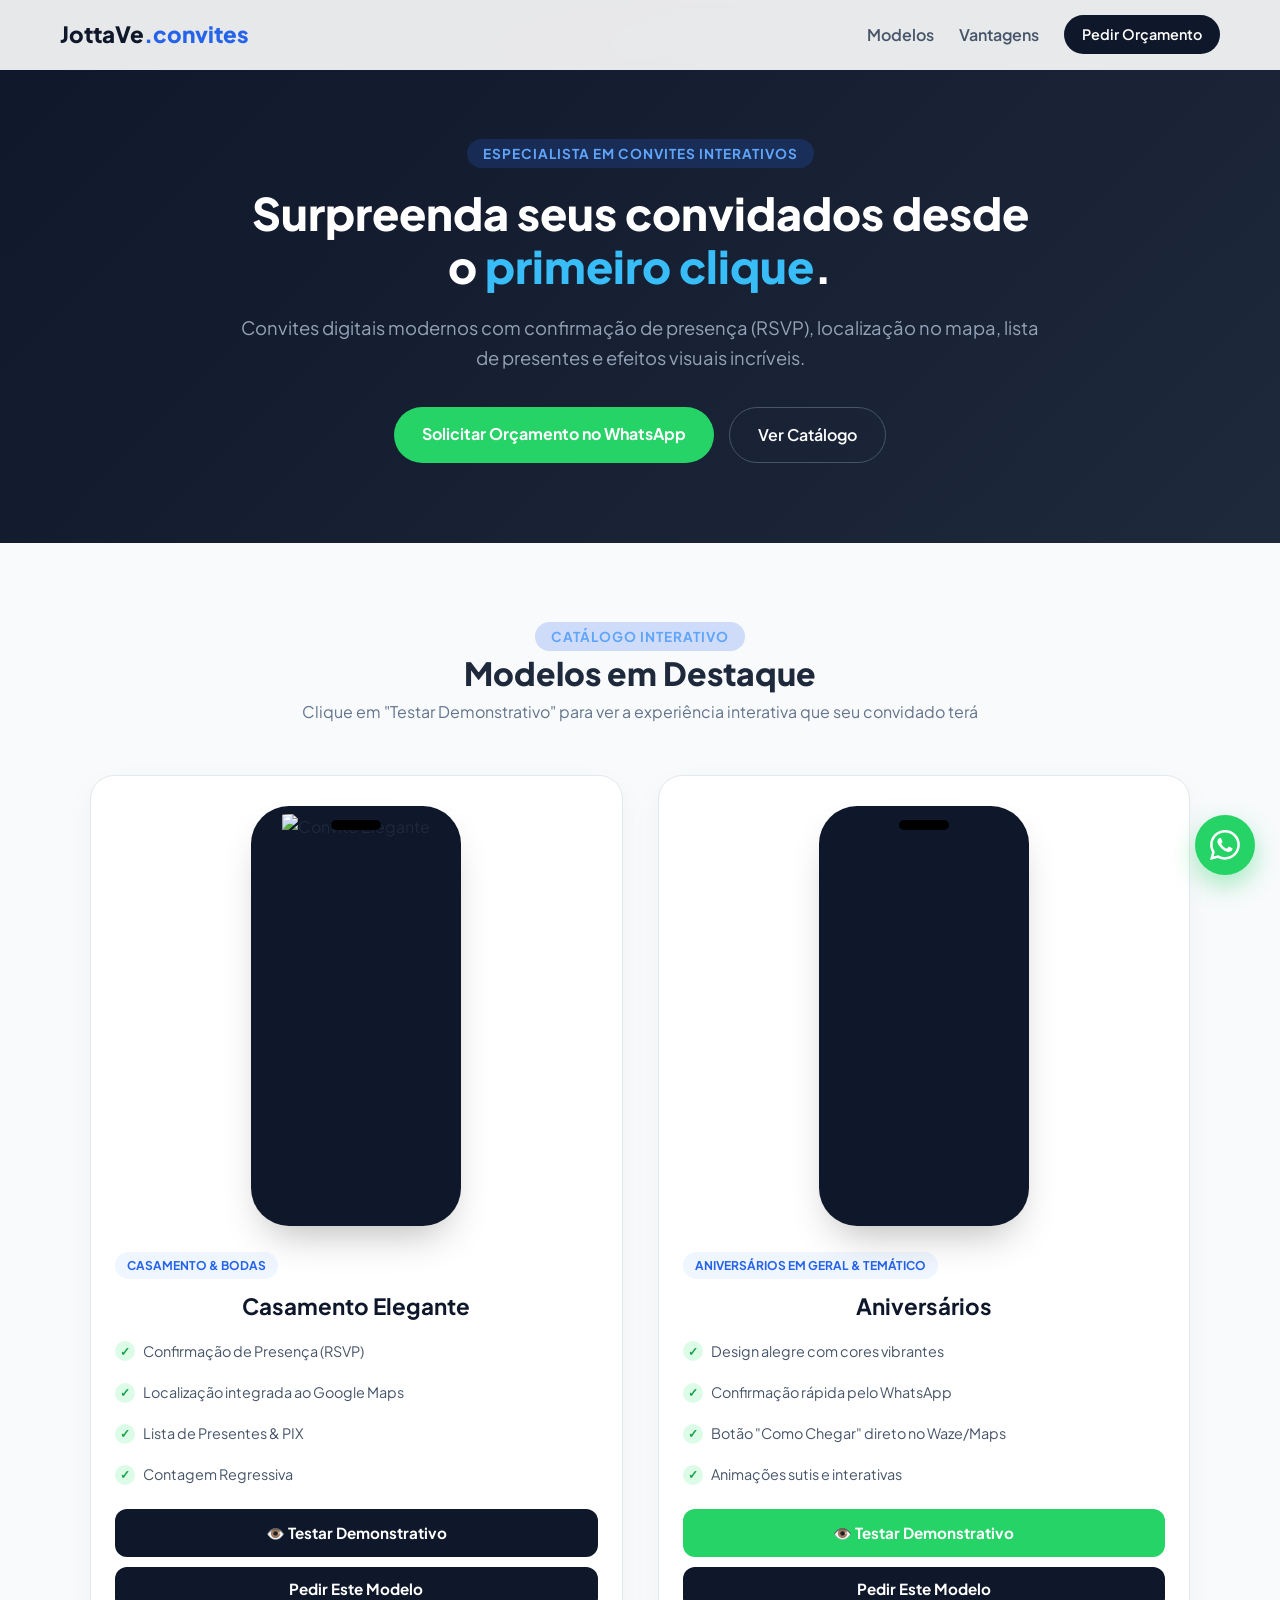
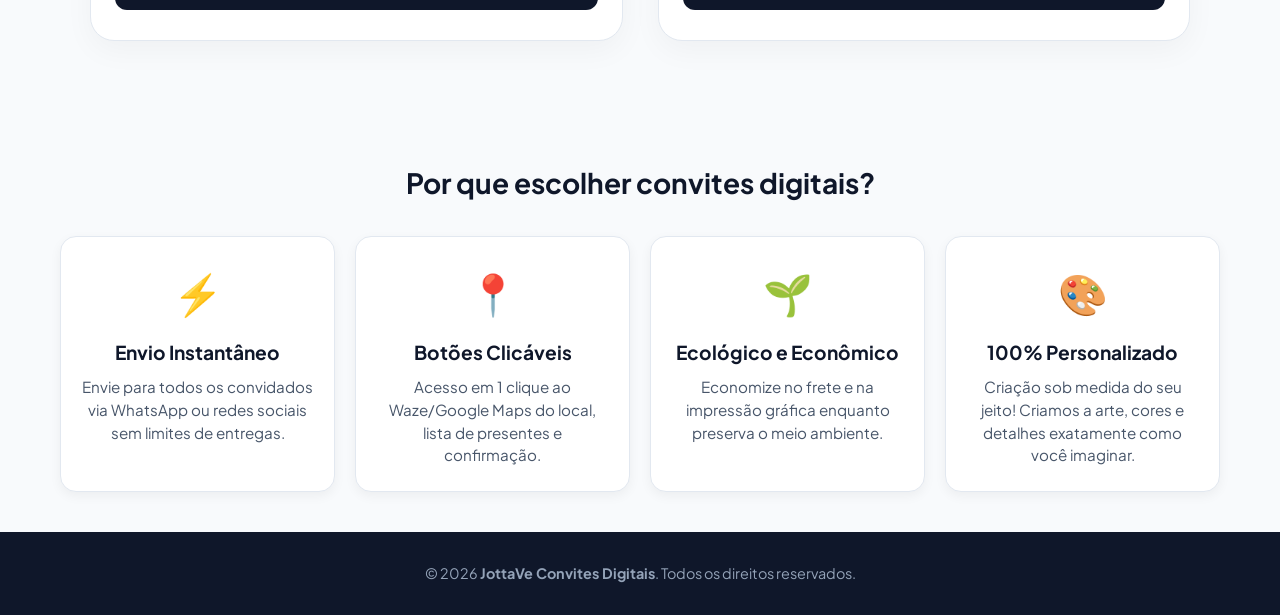
==== commit a25a2d86: "Adiciona modelo demonstrativo de casamento com animacoes" ====
--- a/index.html
+++ b/index.html
@@ -67,9 +67,9 @@
           </ul>
 
           <div class="card-actions">
-            <a href="https://seu-link-demo-casamento.com" target="_blank" class="btn-card-demo">
-              👁️ Testar Demonstrativo
-            </a>
+            <a href="casamento.html" target="_blank" class="btn-demo">
+  👁️ Testar Demonstrativo
+</a>
             <button class="btn-card-quote btn-abrir-modal">
               Pedir Este Modelo
             </button>
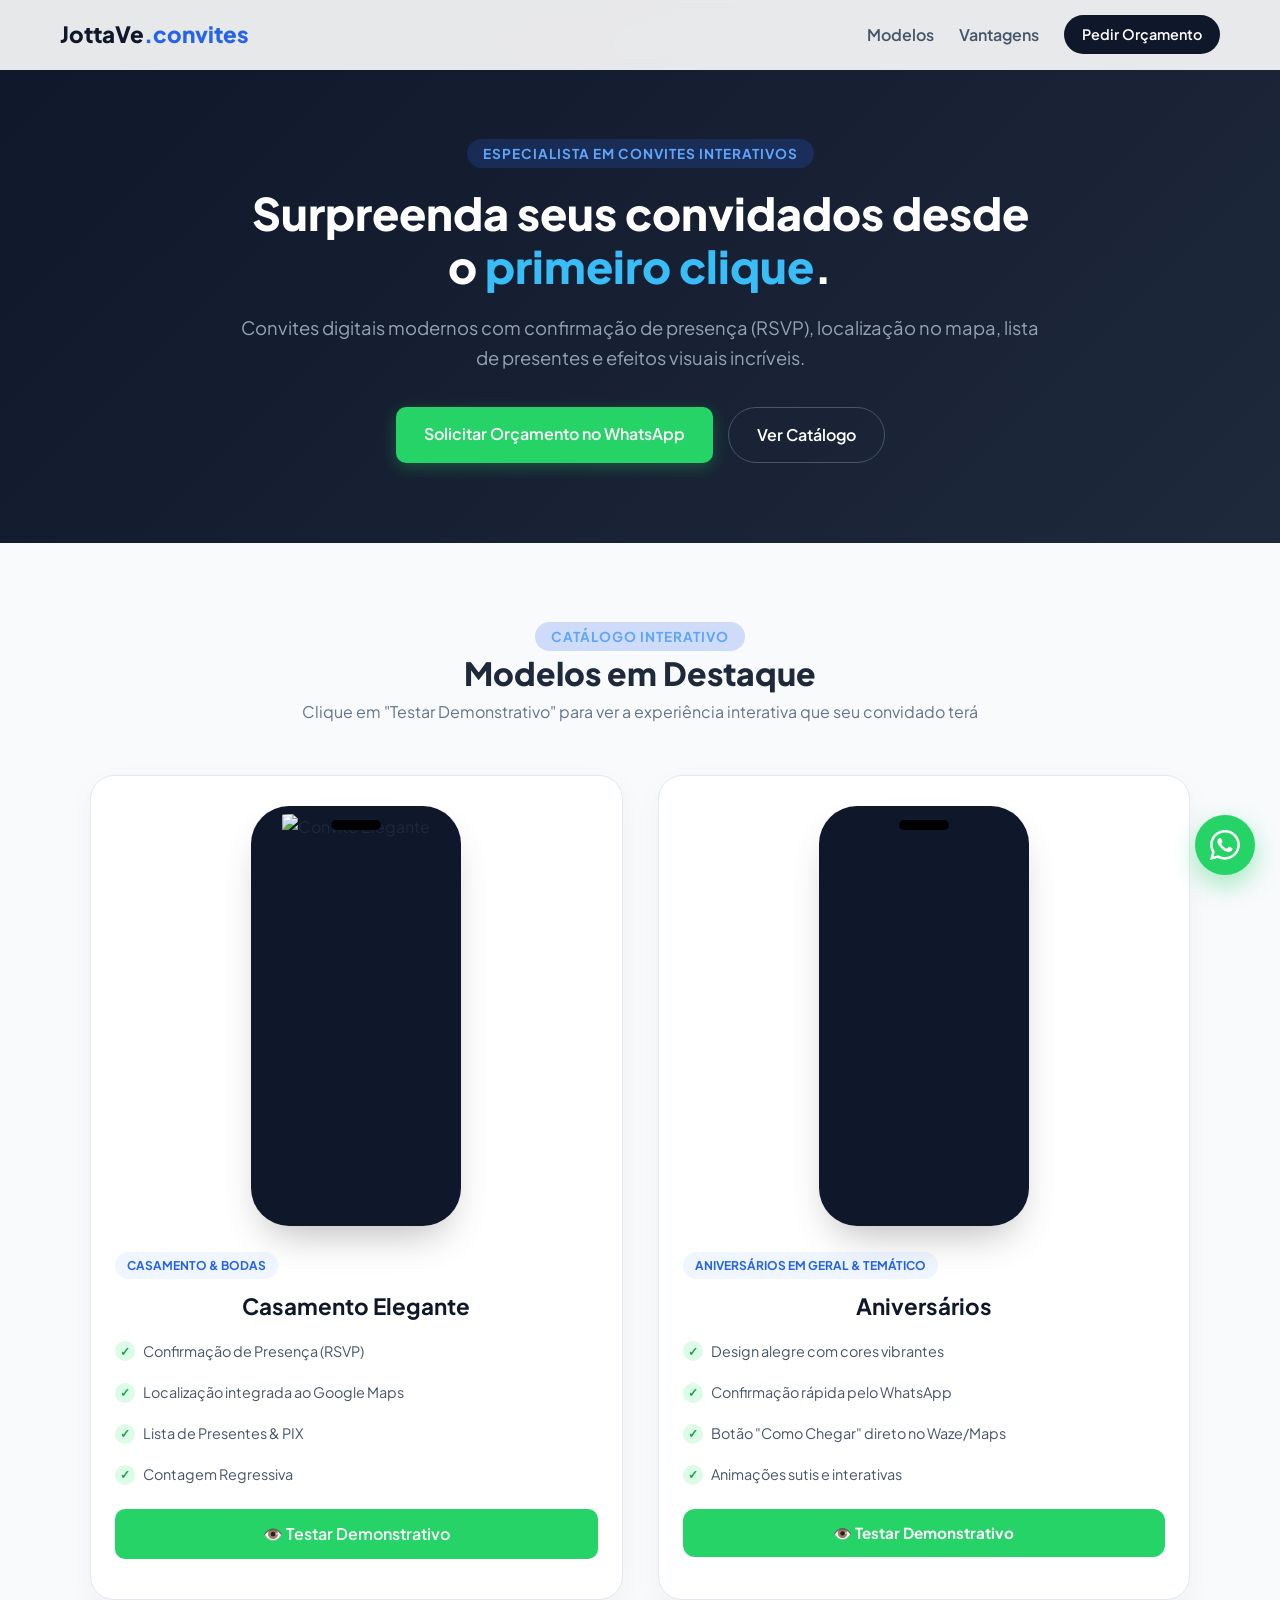
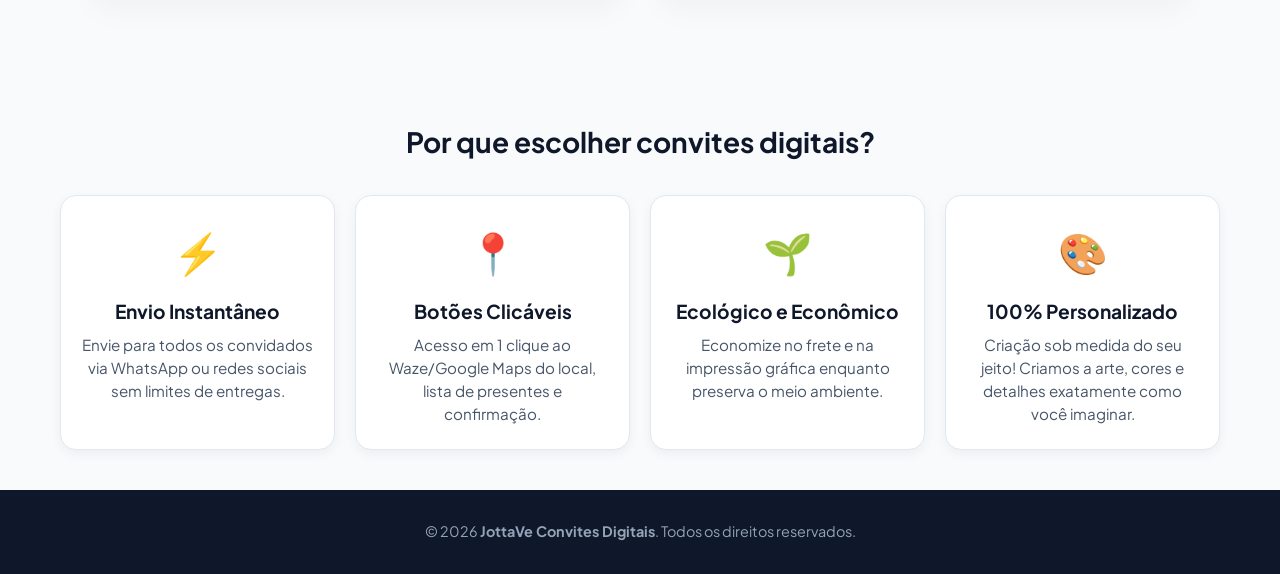
==== commit 81b66464: "Ajusta botoes dos cards e modal de RSVP" ====
--- a/index.html
+++ b/index.html
@@ -33,7 +33,8 @@
       <p>Convites digitais modernos com confirmação de presença (RSVP), localização no mapa, lista de presentes e efeitos visuais incríveis.</p>
       <!-- Substitua o botão verde principal por este: -->
 <div class="hero-btns">
-  <a href="#" class="btn-primary btn-abrir-modal">Solicitar Orçamento no WhatsApp</a>
+ 
+  <a href="#" class="btn-whatsapp btn-abrir-modal">Solicitar Orçamento no WhatsApp</a>
   <a href="#modelos" class="btn-secondary-outline">Ver Catálogo</a>
 </div>
     </div>
@@ -67,11 +68,10 @@
           </ul>
 
           <div class="card-actions">
-            <a href="casamento.html" target="_blank" class="btn-demo">
+          <a href="casamento.html" target="_blank" class="btn btn-demo">
   👁️ Testar Demonstrativo
 </a>
-            <button class="btn-card-quote btn-abrir-modal">
-              Pedir Este Modelo
+
             </button>
           </div>
         </div>
@@ -102,9 +102,7 @@
             <a href="https://seuconvite.github.io/convite-celi-18/" target="_blank" class="btn-card-demo">
               👁️ Testar Demonstrativo
             </a>
-            <button class="btn-card-quote btn-abrir-modal">
-              Pedir Este Modelo
-            </button>
+            
           </div>
         </div>
       </div>
--- a/style.css
+++ b/style.css
@@ -601,37 +601,32 @@
 }
 
 .btn-demo {
+  background-color: #25d366; /* Verde chamativo */
+  color: #ffffff;
+  font-weight: 600;
+  border-radius: 10px;
+  padding: 12px 20px;
+  text-decoration: none;
   display: block;
-  width: 100%;
   text-align: center;
-  padding: 12px;
-  background-color: #0f172a;
+  margin-bottom: 10px;
+  transition: all 0.3s ease;
+}
+
+.btn-demo:hover {
+  background-color: #20ba5a;
+  transform: translateY(-2px);
+}
+
+.btn-primary {
+  background-color: #0f172a; /* Cor escura original */
   color: #ffffff;
+  font-weight: 600;
+  border-radius: 10px;
+  padding: 12px 20px;
   text-decoration: none;
-  border-radius: 12px;
-  font-weight: 700;
-  font-size: 0.95rem;
-  transition: background-color 0.2s, transform 0.2s;
-}
-
-.btn-demo:hover {
-  background-color: #1e293b;
-  transform: translateY(-2px);
-}
-
-.btn-card-quote {
   display: block;
-  width: 100%;
   text-align: center;
-  padding: 12px;
-  background-color: #f1f5f9;
-  color: #334155;
-  border: 1px solid #cbd5e1;
-  border-radius: 12px;
-  font-weight: 600;
-  font-size: 0.9rem;
-  cursor: pointer;
-  transition: background-color 0.2s, color 0.2s;
 }
 
 .btn-card-quote:hover {
@@ -941,4 +936,22 @@
     display: grid !important;
     grid-template-columns: repeat(4, 1fr) !important; /* 4 colunas lado a lado */
   }
+}
+.btn-whatsapp {
+  background-color: #25d366 !important; /* Verde oficial do WhatsApp */
+  color: #ffffff !important;
+  font-weight: 600;
+  padding: 14px 28px;
+  border-radius: 10px;
+  text-decoration: none;
+  display: inline-block;
+  transition: all 0.3s ease;
+  border: none;
+  box-shadow: 0 4px 15px rgba(37, 211, 102, 0.3);
+}
+
+.btn-whatsapp:hover {
+  background-color: #20ba5a !important; /* Verde levemente mais escuro no hover */
+  transform: translateY(-2px);
+  box-shadow: 0 6px 20px rgba(37, 211, 102, 0.4);
 }
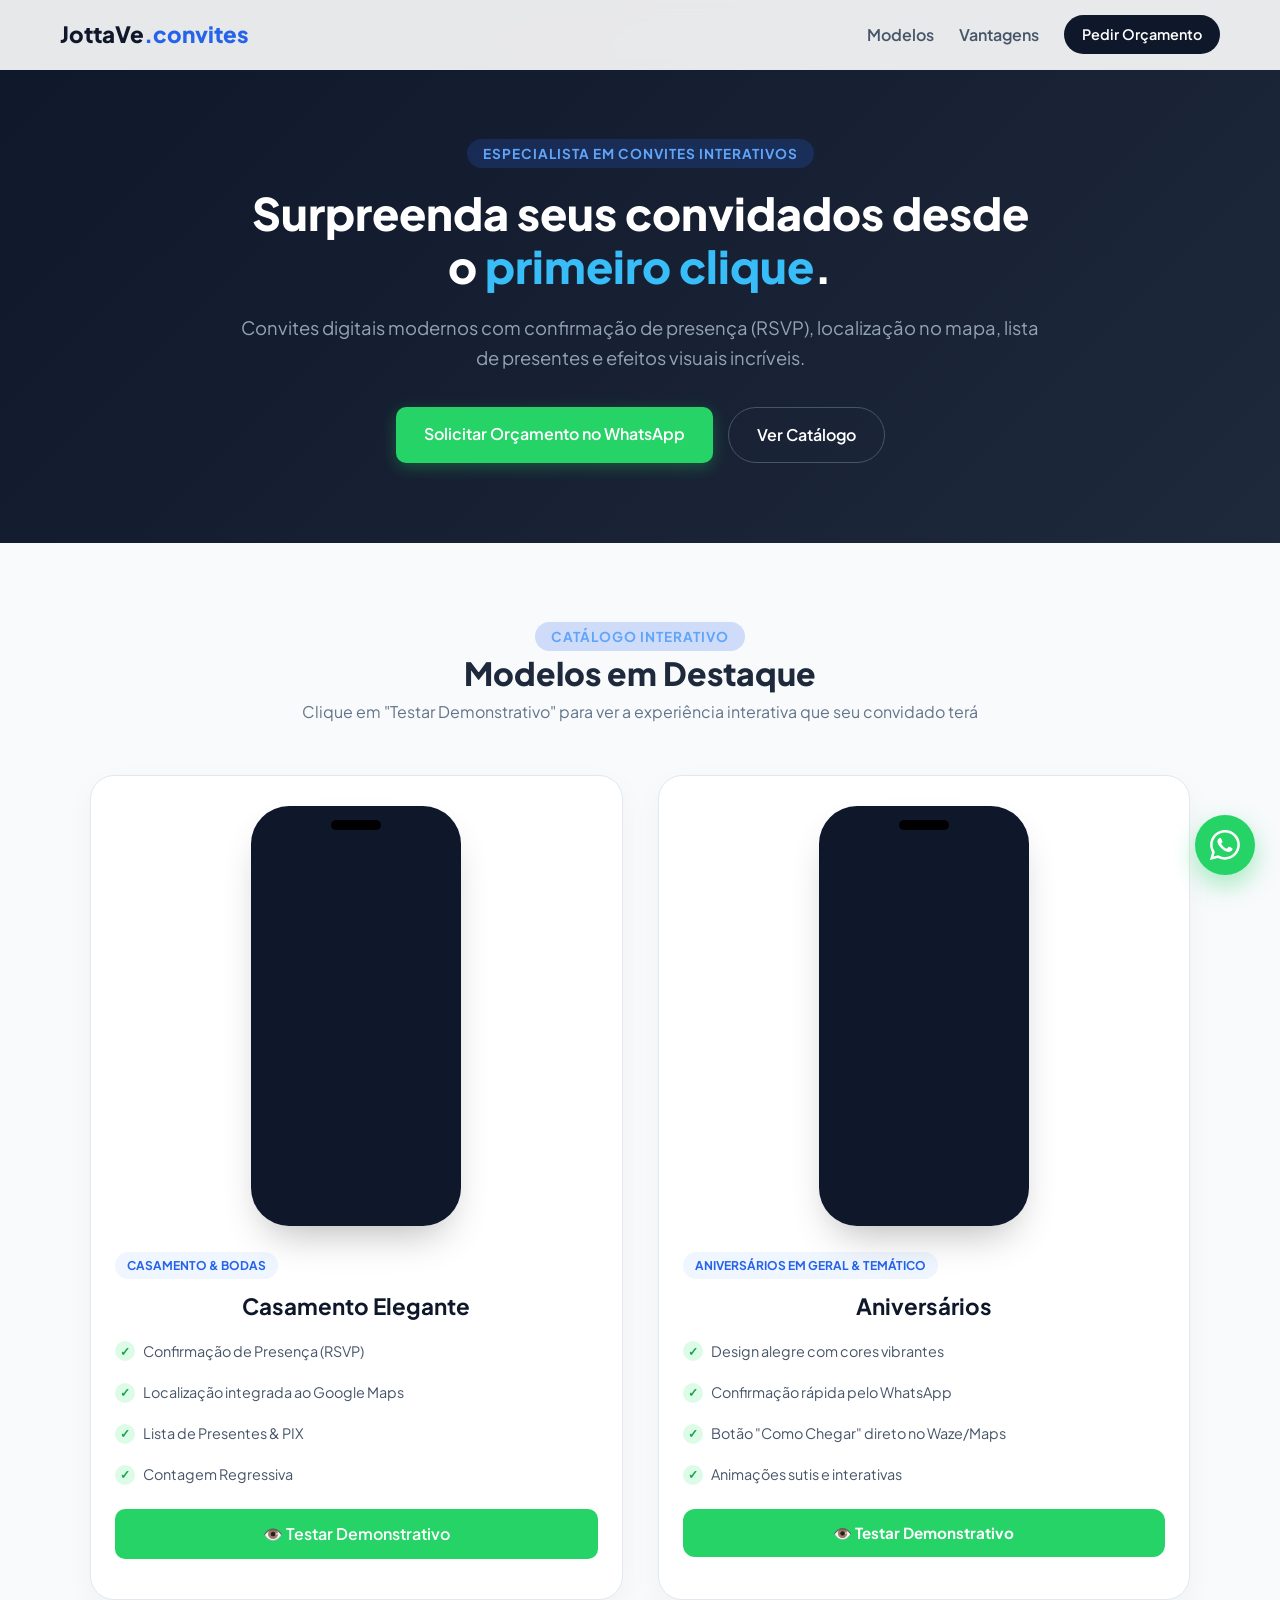
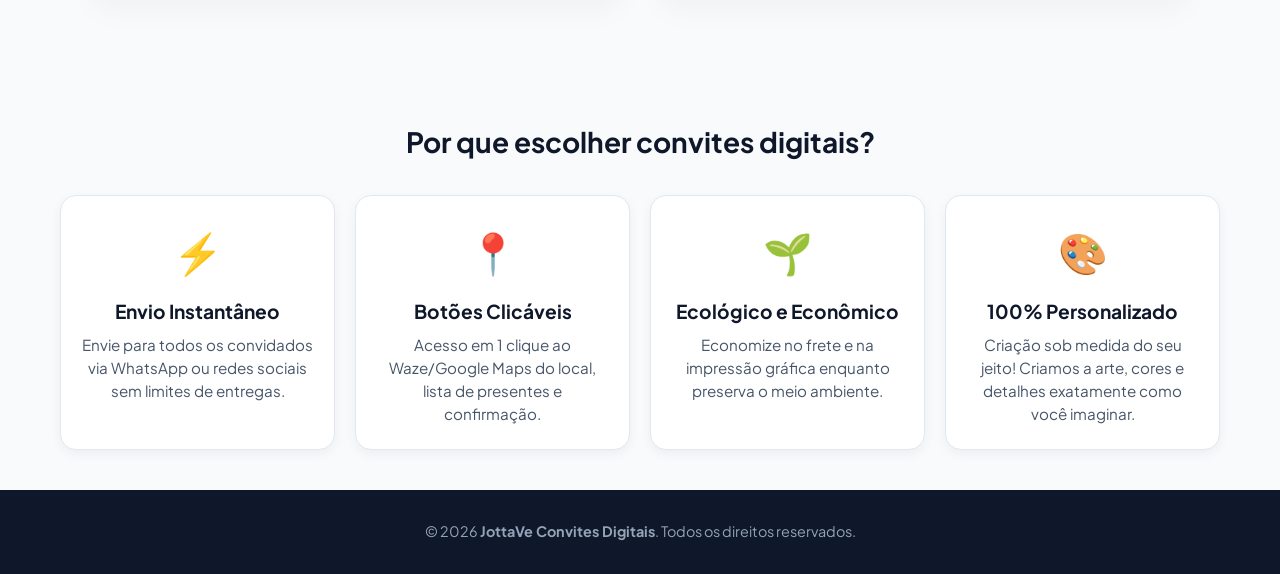
==== commit 2e2f5148: "Adiciona videos de demonstracao aos cards" ====
--- a/index.html
+++ b/index.html
@@ -52,9 +52,11 @@
       <div class="card">
         <div class="phone-mockup">
           <div class="screen">
-            <!-- Coloque aqui o nome EXATO do arquivo de imagem presente na sua pasta -->
-            <img src="assets/casamento.jpg" alt="Convite Elegante">
-          </div>
+  <video autoplay loop muted playsinline class="mockup-video">
+    <source src="assets/video-casamento.mp4" type="video/mp4">
+  
+  </video>
+</div>
         </div>
         <div class="card-info">
           <span class="card-category">Casamento & Bodas</span>
--- a/style.css
+++ b/style.css
@@ -954,4 +954,42 @@
   background-color: #20ba5a !important; /* Verde levemente mais escuro no hover */
   transform: translateY(-2px);
   box-shadow: 0 6px 20px rgba(37, 211, 102, 0.4);
+}
+.video-preview {
+  width: 100%;
+  height: auto;
+  border-radius: 25px; /* Ajuste para coincidir com a borda do celular */
+  display: block;
+  object-fit: cover;
+  box-shadow: 0 8px 20px rgba(0, 0, 0, 0.15);
+}
+/* Moldura do celular */
+.mockup-celular
+
+/* Vídeo dentro do celular */
+.mockup-celular video {
+  width: 100%;
+  height: 100%;
+  object-fit: cover; /* Faz o vídeo preencher a tela inteira sem distorcer */
+  display: block;
+}
+/* Container pai do mockup */
+.mockup-celular {
+  position: relative;
+  width: 220px;            /* Ajuste a largura ideal para seu card */
+  margin: 0 auto;
+  display: flex;
+  justify-content: center;
+  align-items: center;
+  overflow: hidden;        /* Esconde qualquer sobra que saia da borda */
+  border-radius: 32px;     /* Acompanha a curva do celular */
+}
+
+/* Imagem ou vídeo dentro do celular */
+.mockup-celular img,
+.mockup-celular video {
+  width: 100%;
+  height: 100%;
+  object-fit: cover;       /* Ajusta o conteúdo proporcionalmente */
+  display: block;
 }
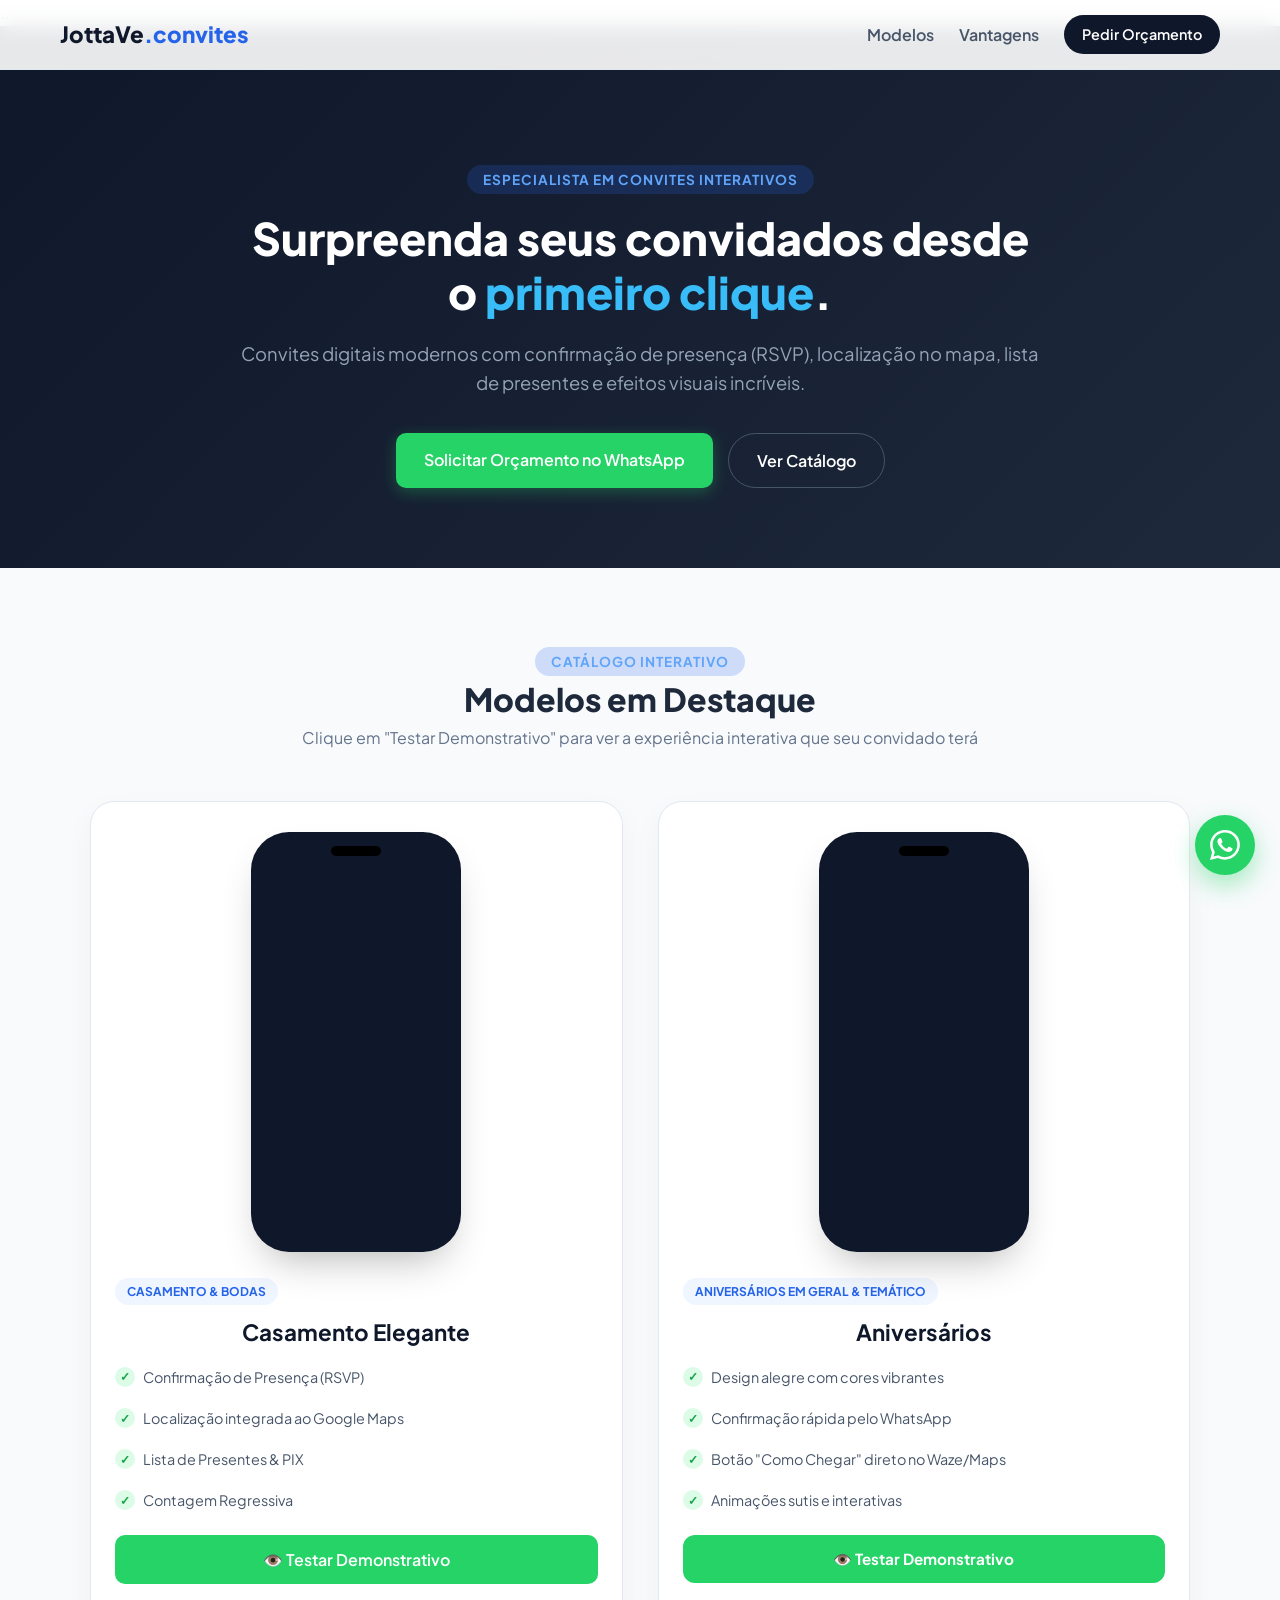
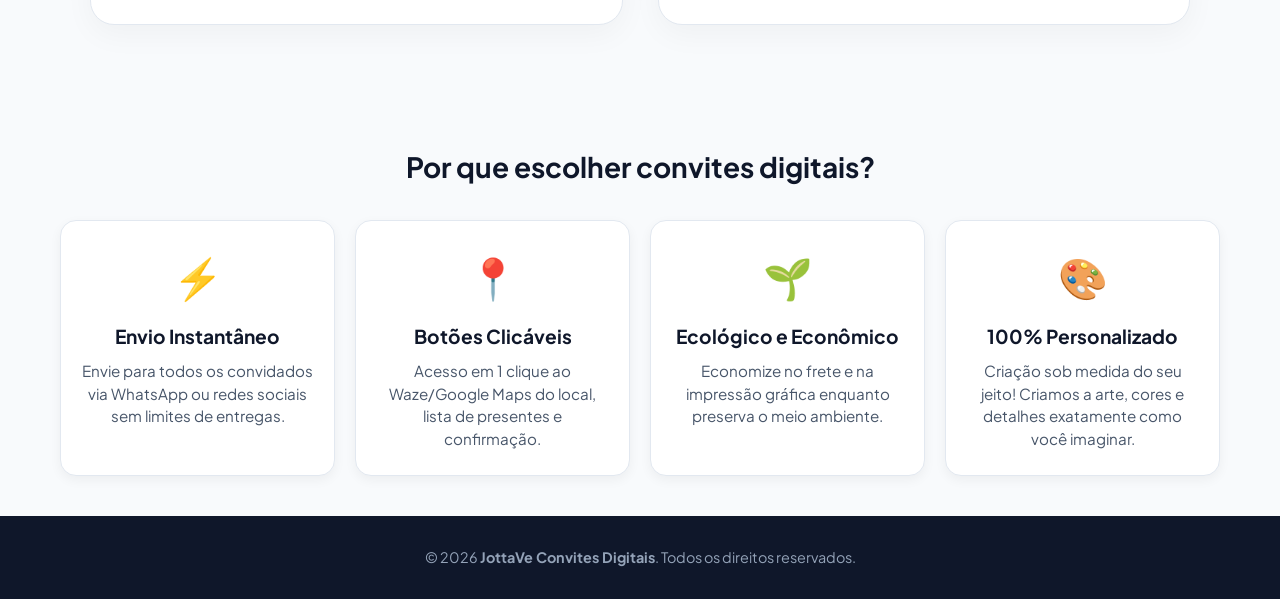
==== commit 8c3f3908: "Adiciona meta tag para verificacao do Google" ====
--- a/index.html
+++ b/index.html
@@ -3,6 +3,12 @@
 <head>
   <meta charset="UTF-8">
   <meta name="viewport" content="width=device-width, initial-scale=1.0">
+  <head>
+  <meta charset="UTF-8">
+  <meta name="google-site-verification" content="SEU_CODIGO_AQUI">
+  <title>JottaVe | Convites Digitais</title>
+  ...
+</head>
   <title>JottaVe | Convites Digitais Interativos</title>
   <!-- Fonte moderna do Google Fonts -->
   <link rel="preconnect" href="https://fonts.googleapis.com">
